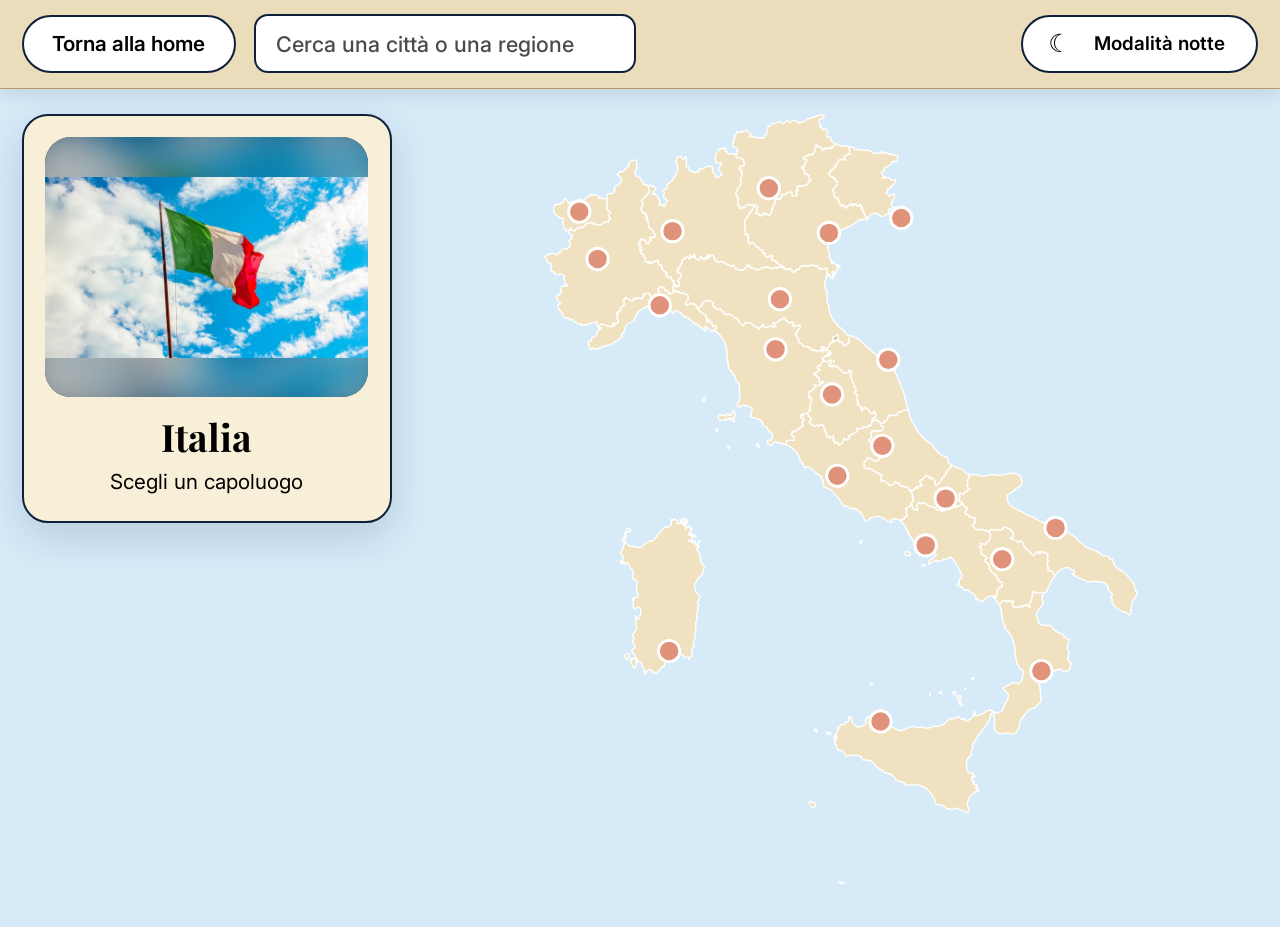
==== citta.html @ 6782cfac "Add files via upload" ====
<!DOCTYPE html>
<html lang="it">
<head>
  <meta charset="UTF-8">
  <meta name="viewport" content="width=device-width, initial-scale=1">
  <title>Città - Italian Journey</title>
  <link rel="preconnect" href="https://fonts.googleapis.com">
  <link href="https://fonts.googleapis.com/css2?family=Inter:wght@400;500;600;700&family=Playfair+Display:ital,wght@0,600;0,700;1,700&display=swap" rel="stylesheet">
  <link rel="stylesheet" href="css/style.css">
  <script src="js/tema.js"></script>
</head>
<body class="citta">
  <div class="topbar">
    <a class="btn" href="mappa.html" aria-label="Torna alla mappa"><span class="pref">Torna alla</span><span class="cap">mappa</span></a>
    <a class="btn" id="bSelezione" href="selezione.html" aria-label="Torna alla selezione contenuti"><span class="pref">Torna alla</span><span class="cap"><span class="pref2">selezione </span>contenuti</span></a>
    <a class="btn" href="index.html" aria-label="Torna alla home"><span class="pref">Torna alla</span><span class="cap">home</span></a>
  </div>

  <main class="col">
    <header><h1 id="nome"></h1><p id="regione"></p></header>

    <section class="sez" id="storia">
      <div class="box"><h2>Storia</h2><div id="testoStoria"></div></div>
      <div id="fotoStoria"></div>
    </section>

    <section class="sez" id="cultura">
      <div class="box"><h2>Cultura</h2><div id="testoCultura"></div></div>
      <div id="fotoCultura"></div>
    </section>

    <section class="sez" id="eventi">
      <div class="box"><h2>Eventi</h2><div id="testoEventi"></div></div>
    </section>

    <div class="quiz-cta"><a class="btn" id="bQuiz" href="#">Fai il quiz</a></div>
  </main>

  <script src="dati_citta.js"></script>
  <script src="js/common.js"></script>
  <script src="js/citta.js"></script>
</body>
</html>
---- css/style.css ----
/* ===== Italian Journey - stile condiviso ===== */
/* Accessibilità: testo base 18px, pulsanti e riquadri grandi, barra di navigazione fissa */
/* Due temi scelti dall'utente (js/tema.js scrive data-tema="giorno" o "notte" su <html>):
   tutti i colori che cambiano sono variabili definite qui sotto. */

:root,
:root[data-tema="giorno"]{
  /* ---- GIORNO ---- */
  --azzurro-tenue:#d6eaf8;     /* sfondo home, cartina */
  --azzurro:#5aa9e0;           /* dettagli: riquadro immagini, bottoni, evidenziazioni */
  --blu-scuro:#0f2a57;         /* titolo home */
  --navy:#10203a;
  --testo:#000;                /* tutti i testi in nero */
  --testo-su-scuro:#fff;
  --pag-home:var(--azzurro-tenue);
  --pag:radial-gradient(1100px 700px at 50% 0%,#f3e7c9 0%,#e9d8b0 60%,#ddc594 100%);   /* pergamena */
  --barra-bg:rgba(236,220,184,.95);
  --linea:#b99a62;
  --box:#f8efd8;               /* riquadri di testo su pergamena */
  --box-bordo:var(--navy);
  --card:linear-gradient(145deg,#f7c08a,#fbd9b3);   /* storia, cultura, eventi, quiz: arancione tenue */
  --card-bordo:#e39a55;
  --card-ombra:rgba(227,154,85,.45);
  --btn-bg:#fff; --btn-testo:#000; --btn-bordo:var(--navy);
  --btn-hover-bg:var(--navy); --btn-hover-testo:#fff;
  --primario-bg:var(--azzurro); --primario-testo:#000;
  --campo-bg:#fff;
  --hover-riga:#efe2c2;
  --regione:var(--azzurro-tenue); --regione-hover:var(--azzurro); --regione-linea:#fff;
  --altro:#cdbd98;
  --pag-mappa:var(--azzurro-tenue);   /* mappa giorno: sfondo azzurro, cartina beige */
  --mappa-regione:#f0e2c0; --mappa-hover:#d4b985; --mappa-altro:#d9c79d;
  --cerchio:#e0937a; --cerchio-linea:#fff; --cerchio-hover:#c4573a; --cerchio-hover-linea:#fff;   /* terracotta chiaro, più scuro al passaggio */
  --ph-a:#ecd8d2; --ph-b:#f3e4df; --ph-bordo:#b88f83; --ph-testo:#000;
  --giusta-bg:#e3f4e8; --giusta-bordo:#2e7d4f;
  --sbagliata-bg:#fbe6e6; --sbagliata-bordo:#b23b3b;
  --scheda-bg:#f8efd8;
  --ctrl:#10203a; --ctrl-punto:#fff;
  --tema-bg:#fff; --tema-bordo:var(--navy); --tema-testo:#000;
  /* home */
  --stage-bg:linear-gradient(135deg,#6db6e8,#4a9bd6);
  --stage-bordo:rgba(15,42,87,.35);
  --stage-ombra:0 24px 60px rgba(15,42,87,.28);
  --velo:90,169,224;           /* colore (RGB) del velo dietro al globo */
  --info-bg:rgba(255,255,255,.55); --info-bordo:var(--azzurro); --info-h2:#000;
  --lang-bg:#fff; --lang-bordo:var(--azzurro); --lang-testo:#000; --lang-on-bg:var(--azzurro); --lang-on-testo:#000;
  --scopri:linear-gradient(180deg,#8cc7ee,#5aa9e0); --scopri-testo:#000; --scopri-ombra:rgba(15,42,87,.3);

  --radius:26px;
  --barra:5.2rem;          /* altezza approssimativa della barra di navigazione fissa */
  --serif:"Playfair Display", Georgia, "Times New Roman", serif;
  --sans:"Inter", system-ui, -apple-system, "Segoe UI", Roboto, Arial, sans-serif;
}

:root[data-tema="notte"]{
  /* ---- NOTTE: la home resta come prima, le altre pagine prendono lo sfondo della home ---- */
  --gold:#c9a24b; --gold2:#e6c978;
  --testo:#fff;
  --pag-home:radial-gradient(1200px 700px at 50% 0%,#1d3a68 0%,#10203a 60%,#0a1424 100%);
  --pag:radial-gradient(1200px 700px at 50% 0%,#1d3a68 0%,#10203a 60%,#0a1424 100%);
  --barra-bg:rgba(16,32,58,.95);
  --linea:rgba(255,255,255,.25);
  --box:#1b3358;
  --box-bordo:rgba(255,255,255,.45);
  --card:linear-gradient(145deg,#3f6f9c,#467aa3);   /* azzurro tenue (abbastanza scuro da leggere il bianco) */
  --card-bordo:#8fbbe0;
  --card-ombra:rgba(143,187,224,.4);
  --btn-bg:#1b3358; --btn-testo:#fff; --btn-bordo:rgba(255,255,255,.75);
  --btn-hover-bg:#fff; --btn-hover-testo:#10203a;
  --primario-bg:#3f6f9c; --primario-testo:#fff;
  --campo-bg:#1b3358;
  --hover-riga:#27487a;
  --regione:#4f82ae; --regione-hover:#8fbbe0; --regione-linea:#10203a;
  --altro:#223e6c;
  --pag-mappa:var(--pag); --mappa-regione:#4f82ae; --mappa-hover:#8fbbe0; --mappa-altro:#223e6c;
  --cerchio:#e6c978; --cerchio-linea:#10203a; --cerchio-hover:#fff; --cerchio-hover-linea:#c9a24b;
  --ph-a:#2a4470; --ph-b:#335282; --ph-bordo:#8fbbe0; --ph-testo:#fff;
  --giusta-bg:#1f4d33; --giusta-bordo:#58c288;
  --sbagliata-bg:#5a2424; --sbagliata-bordo:#e07a7a;
  --scheda-bg:#1b3358;
  --ctrl:#fff; --ctrl-punto:#1b3358;
  --tema-bg:#1b3358; --tema-bordo:rgba(255,255,255,.75); --tema-testo:#fff;
  --stage-bg:linear-gradient(135deg,#17294a,#223e6c);
  --stage-bordo:rgba(255,255,255,.12);
  --stage-ombra:0 30px 80px rgba(0,0,0,.45);
  --velo:16,32,58;
  --info-bg:rgba(255,255,255,.06); --info-bordo:rgba(255,255,255,.2); --info-h2:#e6c978;
  --lang-bg:rgba(16,32,58,.94); --lang-bordo:#c9a24b; --lang-testo:#e6c978; --lang-on-bg:#c9a24b; --lang-on-testo:#10203a;
  --scopri:linear-gradient(180deg,#e6c978,#c9a24b); --scopri-testo:#10203a; --scopri-ombra:rgba(201,162,75,.35);
}

*{box-sizing:border-box}
html{scroll-behavior:smooth;font-size:112.5%}   /* 18px: tutte le misure in rem crescono con questo */
body{margin:0;font-family:var(--sans);color:var(--testo);background:var(--pag);min-height:100vh;line-height:1.7}
a{color:inherit}
h1,h2,h3{font-family:var(--serif);line-height:1.15;margin:0}

/* ---- Pulsanti ---- */
.btn{display:inline-flex;align-items:center;justify-content:center;min-height:3.2rem;font:600 1.15rem var(--sans);text-decoration:none;cursor:pointer;
  padding:.7rem 1.6rem;border:2px solid var(--btn-bordo);border-radius:999px;background:var(--btn-bg);color:var(--btn-testo);
  transition:background .2s,color .2s,transform .15s}
.btn:hover,.btn:focus-visible{background:var(--btn-hover-bg);color:var(--btn-hover-testo);transform:translateY(-1px)}
.btn.primary{background:var(--primario-bg);color:var(--primario-testo)}
.btn.primary:hover,.btn.primary:focus-visible{background:var(--btn-hover-bg);color:var(--btn-hover-testo)}
:focus-visible{outline:4px solid #e39a55;outline-offset:3px}

/* ---- Bottone giorno / notte ---- */
.tema-btn{display:inline-flex;align-items:center;gap:.5rem;min-height:3.2rem;padding:.5rem 1.2rem;font:600 1.05rem var(--sans);cursor:pointer;
  border:2px solid var(--tema-bordo);border-radius:999px;background:var(--tema-bg);color:var(--tema-testo);transition:transform .15s}
.tema-btn:hover{transform:translateY(-1px)}
.topbar .pref{margin-right:.3em}
.tema-icona{font-size:1.4rem;line-height:1;display:inline-block;width:1.2em;text-align:center}   /* larghezza fissa: sole e luna occupano lo stesso spazio */
.tema-txt{display:inline-block;min-width:8em;text-align:center}   /* idem per "giorno" / "notte" */
.topbar .tema-btn,.mappa-top .tema-btn{margin-left:auto}
body.home>.tema-btn{position:fixed;left:1rem;top:1rem;z-index:50;box-shadow:0 6px 20px rgba(0,0,0,.25)}
body.quiz>.tema-btn{position:absolute;right:1rem;top:1rem;z-index:20}

/* ---- Barra di navigazione: resta sempre visibile durante lo scroll ---- */
.topbar,.mappa-top{position:sticky;top:0;z-index:40;
  background:var(--barra-bg);-webkit-backdrop-filter:blur(8px);backdrop-filter:blur(8px);
  border-bottom:1px solid var(--linea);box-shadow:0 4px 18px rgba(16,32,58,.12)}
.topbar{display:flex;flex-wrap:wrap;gap:.8rem;padding:.8rem 1.2rem}

/* ---- Segnaposto foto ---- */
.ph{position:relative;display:grid;place-items:center;text-align:center;
  background:repeating-linear-gradient(45deg,var(--ph-a),var(--ph-a) 14px,var(--ph-b) 14px,var(--ph-b) 28px);
  border:2px dashed var(--ph-bordo);border-radius:var(--radius);color:var(--ph-testo);font:600 1.15rem var(--sans);min-height:240px;padding:1rem;overflow:hidden}
.ph img{position:absolute;inset:0;width:100%;height:100%;object-fit:cover}
.ph small{display:block;font-weight:400;opacity:.85}

/* ===================== HOME ===================== */
body.home{background:var(--pag-home);color:var(--testo)}
.home-wrap{max-width:1400px;margin:0 auto;padding:1.4rem 1.4rem 1.8rem;display:flex;flex-direction:column;gap:1.5rem}
.home-head{position:relative;text-align:center;padding-top:.8rem}
/* notte: titolo dorato come prima */
.home-head h1{display:inline-block;font-size:clamp(3.2rem,8.5vw,6.6rem);font-style:italic;font-weight:700;letter-spacing:.01em;
  background:linear-gradient(180deg,#fff3cf,#c9a24b 70%);-webkit-background-clip:text;background-clip:text;color:transparent;
  text-shadow:0 4px 30px rgba(201,162,75,.25)}
/* notte: stesso riquadro del giorno attorno al titolo, con filo dorato */
:root[data-tema="notte"] .home-head h1{padding:.1em .5em .18em;border-radius:.3em;background:var(--blu-scuro);-webkit-background-clip:border-box;background-clip:border-box;color:#e6c978;text-shadow:none;border:2px solid #c9a24b;box-shadow:0 10px 30px rgba(0,0,0,.35)}
/* giorno: titolo bianco su fascia blu scuro */
:root[data-tema="giorno"] .home-head h1{background:var(--blu-scuro);-webkit-background-clip:border-box;background-clip:border-box;color:#fff;text-shadow:none;
  padding:.1em .5em .18em;border-radius:.3em;border:2px solid transparent;box-shadow:0 10px 30px rgba(15,42,87,.3)}
.home-head p{margin:.5rem 0 0;font-size:clamp(1.15rem,2.6vw,1.7rem);color:var(--testo);letter-spacing:.12em;text-transform:uppercase}
/* il cambio lingua resta fisso in alto a destra */
.lang{position:fixed;right:1rem;top:1rem;z-index:50;display:flex;border:2px solid var(--lang-bordo);border-radius:999px;overflow:hidden;background:var(--lang-bg);box-shadow:0 6px 20px rgba(0,0,0,.25)}
.lang button{background:transparent;border:0;color:var(--lang-testo);font:700 1.05rem var(--sans);padding:.6rem 1.2rem;min-height:3rem;cursor:pointer}
.lang button[aria-pressed="true"]{background:var(--lang-on-bg);color:var(--lang-on-testo)}

.stage{position:relative;border-radius:44px;overflow:hidden;min-height:780px;display:grid;place-items:center;
  background:var(--stage-bg);border:2px solid var(--stage-bordo);box-shadow:var(--stage-ombra)}
.rows{position:absolute;inset:0;display:flex;flex-direction:column;justify-content:space-around;padding:1.6rem 0;opacity:.95}
.row{display:flex;gap:1.3rem;width:max-content;animation:scorri 95s linear infinite}
.row.rev{animation-direction:reverse;animation-duration:115s}
@keyframes scorri{to{transform:translateX(-50%)}}
.tile{width:310px;height:210px;flex:none;border-radius:22px;display:grid;place-items:center;
  background:repeating-linear-gradient(45deg,#8a6f6a,#8a6f6a 12px,#9b807a 12px,#9b807a 24px);color:#fff;font:600 1.1rem var(--sans);position:relative;overflow:hidden;
  border:2px dashed rgba(255,255,255,.35)}
.tile img{position:absolute;inset:0;width:100%;height:100%;object-fit:cover}
.tile span{position:relative;text-shadow:0 1px 6px rgba(0,0,0,.6)}
.stage::after{content:"";position:absolute;inset:0;pointer-events:none;
  background:radial-gradient(closest-side at 50% 50%,rgba(var(--velo),.9) 0%,rgba(var(--velo),.75) 48%,rgba(var(--velo),0) 100%),
             linear-gradient(90deg,rgba(var(--velo),.95),transparent 14%,transparent 86%,rgba(var(--velo),.95))}
:root[data-tema="giorno"] .stage::after{   /* giorno: velo azzurro leggero, le immagini restano nitide */
  background:radial-gradient(closest-side at 50% 50%,rgba(var(--velo),.5) 0%,rgba(var(--velo),.3) 50%,rgba(var(--velo),0) 100%),
             linear-gradient(90deg,rgba(var(--velo),.45),transparent 10%,transparent 90%,rgba(var(--velo),.45))}
.globe-box{width:100%;position:relative;z-index:2;display:flex;flex-direction:column;align-items:center;gap:.9rem;padding:1rem}
#globo{width:min(600px,100%);height:auto;aspect-ratio:1/1;border-radius:50%;cursor:grab;touch-action:none;
  filter:drop-shadow(0 18px 40px rgba(0,0,0,.45))}
#globo.drag{cursor:grabbing}
.scopri{font:700 1.35rem var(--sans);letter-spacing:.08em;text-transform:uppercase;text-decoration:none;color:var(--scopri-testo);
  background:var(--scopri);padding:1rem 2.6rem;min-height:3.4rem;border-radius:999px;box-shadow:0 10px 30px var(--scopri-ombra);transition:transform .2s}
.scopri:hover{transform:translateY(-2px) scale(1.03)}
.hint{margin:-.4rem 0 0;padding:0 1rem;font-size:1.05rem;color:var(--testo);text-align:center;text-transform:uppercase;letter-spacing:.06em}
/* il testo sopra al velo (azzurro nel tema giorno) resta leggibile */

.info{display:grid;grid-template-columns:1fr 1fr;gap:1.2rem 2.4rem;border:2px solid var(--info-bordo);border-radius:26px;padding:1.8rem 2.2rem;background:var(--info-bg);font-size:1.15rem;color:var(--testo)}
.info h2{font-size:1.5rem;color:var(--info-h2);margin-bottom:.4rem}
.info p{margin:.25rem 0}
.info a{text-decoration:underline;text-underline-offset:3px}
@media(max-width:700px){.info{grid-template-columns:1fr;padding:1.4rem}.home-head{padding-top:4.2rem}.stage{min-height:680px}.tile{width:250px;height:170px}}

/* ===================== MAPPA ===================== */
body.mappa{background:var(--pag-mappa)}
.mappa-top{display:flex;justify-content:space-between;align-items:center;gap:1rem;flex-wrap:wrap;padding:.8rem 1.2rem}
.search{position:relative}
.search input{font:500 1.2rem var(--sans);padding:.8rem 1.1rem;min-height:3.2rem;border:2px solid var(--btn-bordo);border-radius:14px;min-width:min(340px,100%);background:var(--campo-bg);color:var(--testo)}
.search input::placeholder{color:var(--testo);opacity:.7}
.search .esito{position:absolute;right:0;left:0;top:100%;background:var(--campo-bg);border:1px solid var(--linea);border-radius:14px;margin-top:6px;box-shadow:0 12px 30px rgba(0,0,0,.2);z-index:60;overflow:hidden}
.search .esito button{display:block;width:100%;text-align:left;border:0;background:var(--campo-bg);padding:.8rem 1.1rem;min-height:3rem;font:500 1.1rem var(--sans);cursor:pointer;color:var(--testo)}
.search .esito button:hover,.search .esito button:focus-visible{background:var(--hover-riga)}
.mappa-main{display:grid;grid-template-columns:minmax(260px,370px) 1fr;gap:1.8rem;max-width:1450px;margin:0 auto;padding:1.4rem 1.2rem 2.4rem;align-items:start}
.anteprima{position:sticky;top:calc(var(--barra) + 1rem);background:var(--box);border:2px solid var(--box-bordo);border-radius:var(--radius);padding:1.2rem;text-align:center;box-shadow:0 14px 40px rgba(16,32,58,.15)}
.anteprima .ph{min-height:230px;margin-bottom:1rem}
.anteprima h2{font-size:2.1rem}
.anteprima p{margin:.3rem 0 0;color:var(--testo);font-size:1.15rem}
.mappa-svg{width:100%;max-height:calc(100vh - var(--barra) - 2rem);height:auto;display:block;margin:0 auto}
.regione{fill:var(--mappa-regione);stroke:var(--regione-linea);stroke-width:1.4;stroke-linejoin:round;cursor:pointer;transition:fill .2s}
.regione:hover,.regione.attiva{fill:var(--mappa-hover)}
.altro{fill:var(--mappa-altro);stroke:var(--regione-linea);stroke-width:1}
.cerchio{fill:var(--cerchio);stroke:var(--cerchio-linea);stroke-width:3;cursor:pointer;transition:r .2s,fill .2s}
.cerchio:hover,.cerchio:focus-visible,.cerchio.attiva{fill:var(--cerchio-hover);stroke:var(--cerchio-hover-linea);r:15}
@media(max-width:900px){.mappa-main{grid-template-columns:1fr}.anteprima{position:static}}

/* ===================== SELEZIONE ===================== */
.sel-titolo{text-align:center;padding:1.4rem 1.2rem 1.8rem}
.sel-titolo h1{font-size:clamp(3rem,8vw,5.2rem)}
.sel-titolo p{margin:.4rem 0 0;color:var(--testo);font-size:1.3rem}
/* quattro riquadri identici, in griglia 2x2, tutti della stessa dimensione e allineati */
.sel-grid{display:grid;grid-template-columns:repeat(2,1fr);grid-auto-rows:clamp(230px,30vh,320px);gap:1.6rem;max-width:1100px;margin:0 auto;padding:0 1.2rem 2.4rem}
.sel-card{display:flex;flex-direction:column;align-items:center;justify-content:center;text-align:center;gap:.6rem;text-decoration:none;padding:1.6rem;border-radius:34px;
  background:var(--card);border:2px solid var(--card-bordo);color:var(--testo);transition:transform .2s,box-shadow .2s}
.sel-card:hover,.sel-card:focus-visible{transform:translateY(-4px);box-shadow:0 18px 40px var(--card-ombra)}
.sel-card h2{font-size:2.9rem}
.sel-card p{margin:0;font-size:1.25rem;color:var(--testo)}
@media(max-width:620px){.sel-grid{grid-template-columns:1fr;grid-auto-rows:190px}.sel-card h2{font-size:2.3rem}}

/* ===================== CITTA ===================== */
.col{max-width:940px;margin:0 auto;padding:1.4rem 1.2rem 3.5rem;display:flex;flex-direction:column;gap:2.2rem}
.col>header{text-align:center;padding:.4rem 0}
.col>header h1{font-size:clamp(2.8rem,7.5vw,4.6rem)}
.col>header p{margin:.3rem 0 0;color:var(--testo);font-size:1.3rem}
.sez{scroll-margin-top:calc(var(--barra) + .8rem)}   /* il titolo non finisce sotto la barra fissa */
.box{background:var(--box);border:2px solid var(--box-bordo);border-radius:var(--radius);padding:1.8rem 2.1rem;box-shadow:0 10px 30px rgba(16,32,58,.1);font-size:1.15rem;line-height:1.8;color:var(--testo)}
.box p{margin:.7rem 0}
.box h2{text-align:center;margin-bottom:1rem;letter-spacing:.12em;text-transform:uppercase;font-size:2.1rem}
.box h3{font-size:1.4rem;margin:1.4rem 0 .4rem;font-family:var(--sans)}
.box ul{padding-left:1.3rem;margin:.4rem 0 0}
.box li{margin:.55rem 0}
.box li strong{color:inherit}
.sez .ph{margin-top:2rem}
.quiz-cta{text-align:center;padding:.5rem 0 0}
.quiz-cta .btn{font-size:1.4rem;padding:1rem 3rem;min-height:3.8rem}
@media(max-width:600px){.box{padding:1.4rem 1.2rem}}

/* ===================== QUIZ ===================== */
.quiz-col{max-width:880px;margin:0 auto;padding:2rem 1.2rem 2rem}
.quiz-col>header{margin-bottom:1.8rem}
.quiz-col>header h1{font-size:3.2rem;letter-spacing:.14em}
.quiz-col>header p{margin:.5rem 0 0;color:var(--testo);font-size:1.25rem}
.domanda{background:var(--box);border:2px solid var(--box-bordo);border-radius:var(--radius);padding:1.4rem 1.6rem;margin-bottom:1.3rem;color:var(--testo)}
.domanda legend{font:600 1.4rem/1.4 var(--sans);padding:0 .5rem}
.domanda label{display:flex;gap:1rem;align-items:center;padding:.7rem .6rem;min-height:3.4rem;border-radius:12px;cursor:pointer;font-size:1.25rem}
.domanda label:hover{background:var(--hover-riga)}
.domanda input{appearance:none;-webkit-appearance:none;width:1.8rem;height:1.8rem;flex:none;border:3px solid var(--ctrl);border-radius:6px;display:grid;place-content:center;margin:0;cursor:pointer;background:var(--campo-bg)}
.domanda input:checked{background:var(--ctrl)}
.domanda input:checked::after{content:"";width:.8rem;height:.8rem;background:var(--ctrl-punto);border-radius:2px}
.domanda.giusta{border-color:var(--giusta-bordo);background:var(--giusta-bg)}
.domanda.sbagliata{border-color:var(--sbagliata-bordo);background:var(--sbagliata-bg)}
.domanda .esito{margin:.6rem 0 0;font-size:1.2rem;font-weight:700}
/* "Termina quiz" resta sempre visibile in fondo allo schermo mentre si scorre */
.fine{display:block;width:100%;margin-top:1.8rem;font-size:1.4rem;min-height:3.8rem;
  position:sticky;bottom:1rem;z-index:30;box-shadow:0 10px 28px rgba(16,32,58,.35)}
.risultato{position:fixed;inset:0;background:rgba(16,32,58,.78);display:grid;place-items:center;padding:1rem;z-index:80}
.risultato .scheda{background:var(--scheda-bg);color:var(--testo);border:2px solid var(--box-bordo);border-radius:var(--radius);padding:2.4rem;max-width:560px;text-align:center;font-size:1.2rem}
.risultato .punti{font:700 4.4rem var(--serif);color:var(--testo);margin:.4rem 0}
.risultato .btn{margin-top:1rem}

/* Rispetto per chi preferisce meno animazioni */
@media (prefers-reduced-motion: reduce){ .row{animation:none} html{scroll-behavior:auto} }

/* ---- Foto reali nei riquadri (sfondo sfocato + foto intera, senza bordo) ---- */
.ph.con-foto{border:0;padding:0;min-height:0;height:clamp(280px,56vw,560px);background:var(--navy)}
.ph.con-foto img{position:absolute;inset:0;width:100%;height:100%}
.ph.con-foto .sfondo{object-fit:cover;filter:blur(18px) brightness(.8);transform:scale(1.15)}
.ph.con-foto .primo-piano{object-fit:contain}
.anteprima .ph.con-foto{height:260px}
.tile.con-foto{border:0}

/* ---- Telefono: barra di navigazione compatta su una sola riga ---- */
@media(max-width:600px){
  :root{--barra:4.6rem}
  .topbar{flex-wrap:nowrap;gap:.5rem;padding:.6rem}
  .topbar .btn{flex:1 1 0;min-width:0;padding:.5rem .4rem;font-size:.95rem;line-height:1.2}
  .mappa-top{flex-wrap:nowrap;gap:.5rem;padding:.6rem}
  .mappa-top .btn{flex:none;padding:.5rem .8rem;font-size:.95rem}
  .search{flex:1 1 auto;min-width:0}
  .search input{min-width:0;width:100%;font-size:1rem;padding:.6rem .8rem}
  .sez{scroll-margin-top:calc(var(--barra) + 1.5rem)}
  /* il bottone giorno/notte diventa solo icona */
  .tema-txt{display:none}
  .tema-btn{flex:none;padding:.4rem .7rem;min-width:3rem;justify-content:center}
  .topbar .tema-btn,.mappa-top .tema-btn{margin-left:0}
}

/* ---- Schermi medi: la barra della pagina città (3 pulsanti + giorno/notte) resta su una sola riga ---- */
@media(max-width:1180px){
  .topbar .tema-txt,.mappa-top .tema-txt{display:none}                 /* solo icona sole/luna */
  .topbar .tema-btn,.mappa-top .tema-btn{padding:.4rem .7rem;min-width:3rem;justify-content:center}
}
@media(max-width:900px){
  /* scritte abbreviate: Mappa, Contenuti, Home */
  .topbar .pref,.topbar .pref2{display:none}
  .topbar .cap{text-transform:capitalize}
}
@media(max-width:900px){
  .mappa-top{flex-wrap:nowrap;gap:.5rem}
  .mappa-top .btn{flex:none}
  .search{flex:1 1 auto;min-width:0}
  .search input{min-width:0;width:100%}
}

/* ---- Didascalie delle foto: in basso a sinistra, su fondo scuro per leggerle su qualsiasi immagine ---- */
.did{align-self:end;justify-self:start;position:absolute;left:.8rem;bottom:.8rem;z-index:3;max-width:calc(100% - 1.6rem);padding:.35rem .85rem;border-radius:12px;
  background:rgba(10,20,40,.74);color:#fff;font:600 .95rem/1.3 var(--sans);text-align:left;text-shadow:none;pointer-events:none}
.tile .did{align-self:end;justify-self:start;left:.6rem;bottom:.6rem;max-width:calc(100% - 1.2rem);padding:.25rem .65rem;font-size:.8rem;border-radius:10px}
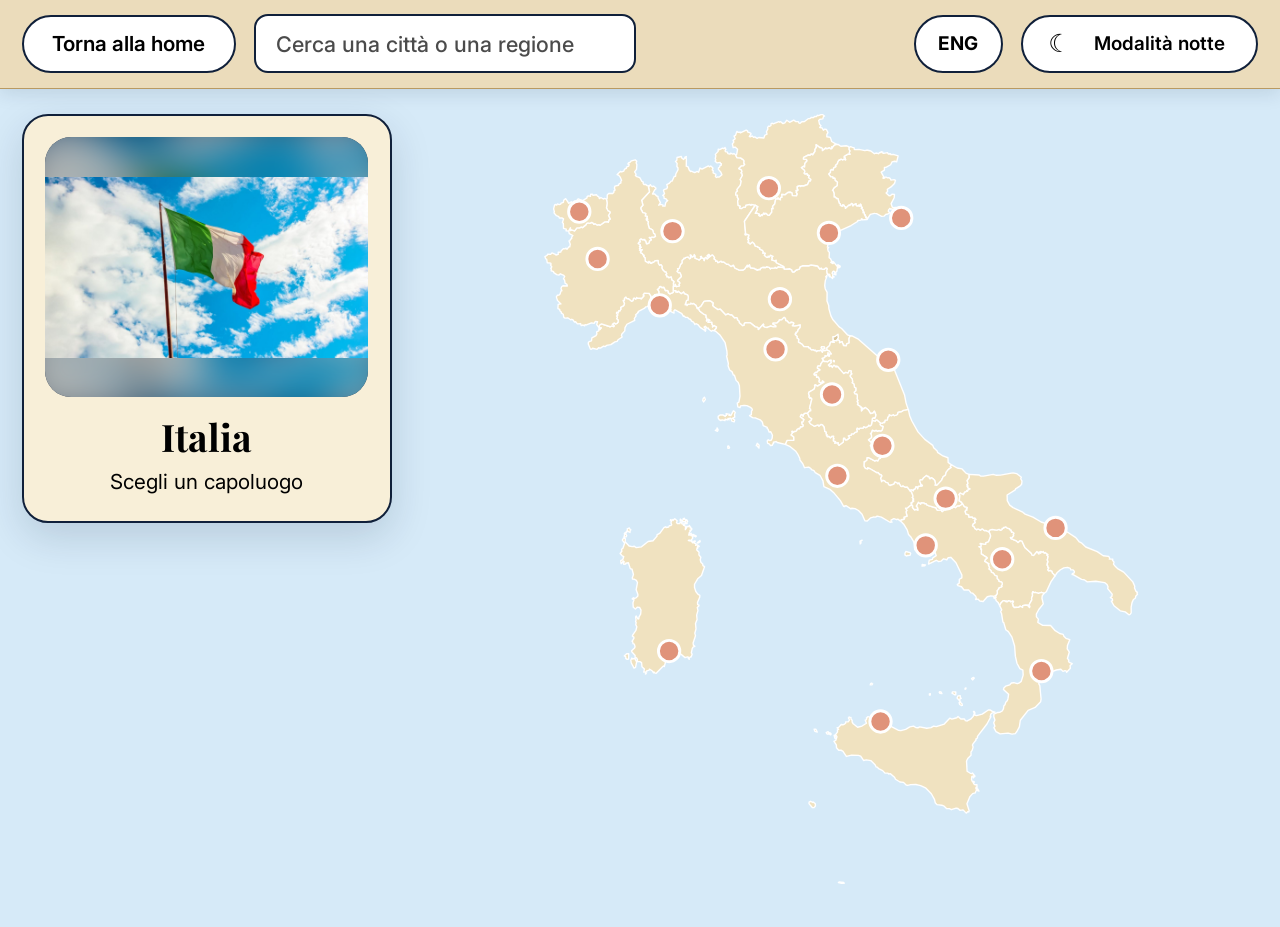
==== commit 0141c40d: "Add files via upload" ====
--- a/citta.html
+++ b/citta.html
@@ -11,32 +11,35 @@
 </head>
 <body class="citta">
   <div class="topbar">
-    <a class="btn" href="mappa.html" aria-label="Torna alla mappa"><span class="pref">Torna alla</span><span class="cap">mappa</span></a>
-    <a class="btn" id="bSelezione" href="selezione.html" aria-label="Torna alla selezione contenuti"><span class="pref">Torna alla</span><span class="cap"><span class="pref2">selezione </span>contenuti</span></a>
-    <a class="btn" href="index.html" aria-label="Torna alla home"><span class="pref">Torna alla</span><span class="cap">home</span></a>
+    <a class="btn" href="mappa.html" data-i18n-aria="tornaMappa" aria-label="Torna alla mappa"><span class="pref" data-i18n="p_back">Torna alla</span><span class="cap" data-i18n="p_mappa">mappa</span></a>
+    <a class="btn" id="bSelezione" href="selezione.html" data-i18n-aria="tornaSel" aria-label="Torna alla selezione contenuti"><span class="pref" data-i18n="p_back">Torna alla</span><span class="cap" data-i18n-html="p_sel"><span class="pref2">selezione </span>contenuti</span></a>
+    <a class="btn" href="index.html" data-i18n-aria="tornaHome" aria-label="Torna alla home"><span class="pref" data-i18n="p_back">Torna alla</span><span class="cap" data-i18n="p_home">home</span></a>
   </div>
 
   <main class="col">
     <header><h1 id="nome"></h1><p id="regione"></p></header>
+    <p class="avviso" id="avviso" hidden></p>
 
     <section class="sez" id="storia">
-      <div class="box"><h2>Storia</h2><div id="testoStoria"></div></div>
+      <div class="box"><h2 data-i18n="storia">Storia</h2><div id="testoStoria"></div></div>
       <div id="fotoStoria"></div>
     </section>
 
     <section class="sez" id="cultura">
-      <div class="box"><h2>Cultura</h2><div id="testoCultura"></div></div>
+      <div class="box"><h2 data-i18n="cultura">Cultura</h2><div id="testoCultura"></div></div>
       <div id="fotoCultura"></div>
     </section>
 
     <section class="sez" id="eventi">
-      <div class="box"><h2>Eventi</h2><div id="testoEventi"></div></div>
+      <div class="box"><h2 data-i18n="eventi">Eventi</h2><div id="testoEventi"></div></div>
     </section>
 
-    <div class="quiz-cta"><a class="btn" id="bQuiz" href="#">Fai il quiz</a></div>
+    <div class="quiz-cta"><a class="btn" id="bQuiz" href="#" data-i18n="faiQuiz">Fai il quiz</a></div>
   </main>
 
   <script src="dati_citta.js"></script>
+  <script src="dati_citta_en.js"></script>
+  <script src="js/i18n.js"></script>
   <script src="js/common.js"></script>
   <script src="js/citta.js"></script>
 </body>
--- a/css/style.css
+++ b/css/style.css
@@ -290,8 +290,8 @@
 }
 @media(max-width:900px){
   /* scritte abbreviate: Mappa, Contenuti, Home */
-  .topbar .pref,.topbar .pref2{display:none}
-  .topbar .cap{text-transform:capitalize}
+  .topbar .pref,.topbar .pref2,.mappa-top .pref{display:none}
+  .topbar .cap,.mappa-top .cap{text-transform:capitalize}
 }
 @media(max-width:900px){
   .mappa-top{flex-wrap:nowrap;gap:.5rem}
@@ -304,3 +304,11 @@
 .did{align-self:end;justify-self:start;position:absolute;left:.8rem;bottom:.8rem;z-index:3;max-width:calc(100% - 1.6rem);padding:.35rem .85rem;border-radius:12px;
   background:rgba(10,20,40,.74);color:#fff;font:600 .95rem/1.3 var(--sans);text-align:left;text-shadow:none;pointer-events:none}
 .tile .did{align-self:end;justify-self:start;left:.6rem;bottom:.6rem;max-width:calc(100% - 1.2rem);padding:.25rem .65rem;font-size:.8rem;border-radius:10px}
+
+/* ===== lingua: avviso "traduzione in arrivo" e pulsante ITA/ENG ===== */
+.avviso{max-width:46rem;margin:0 auto 1.2rem;padding:.8rem 1.1rem;border:2px dashed var(--box-bordo,#10203a);border-radius:14px;background:var(--box,#f8efd8);color:var(--testo);font:600 1rem var(--sans);text-align:center}
+.avviso[hidden]{display:none}
+.lang-btn{font-weight:700;letter-spacing:.04em}
+.topbar .lang-btn,.mappa-top .lang-btn{margin-left:auto}
+.topbar .lang-btn + .tema-btn,.mappa-top .lang-btn + .tema-btn{margin-left:0}
+@media (max-width:600px){.lang-btn{padding:.5rem .8rem}}
